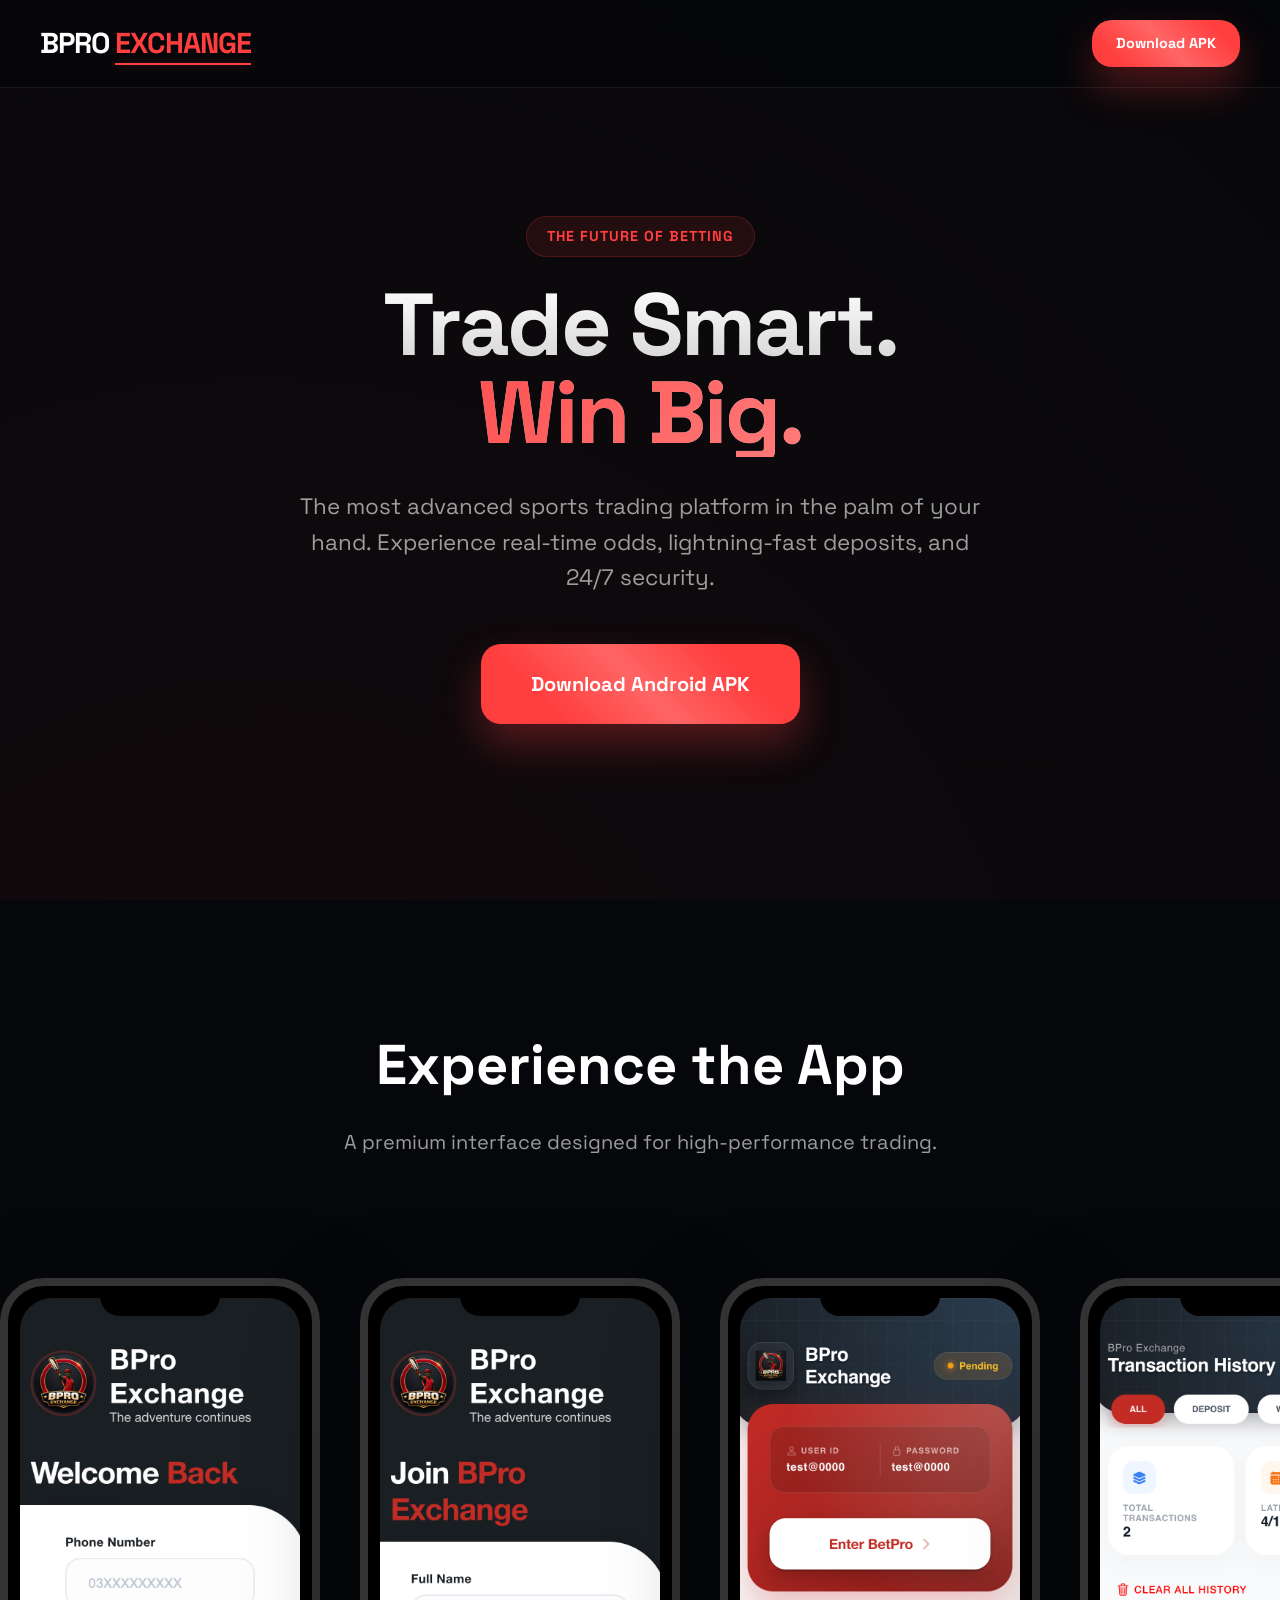
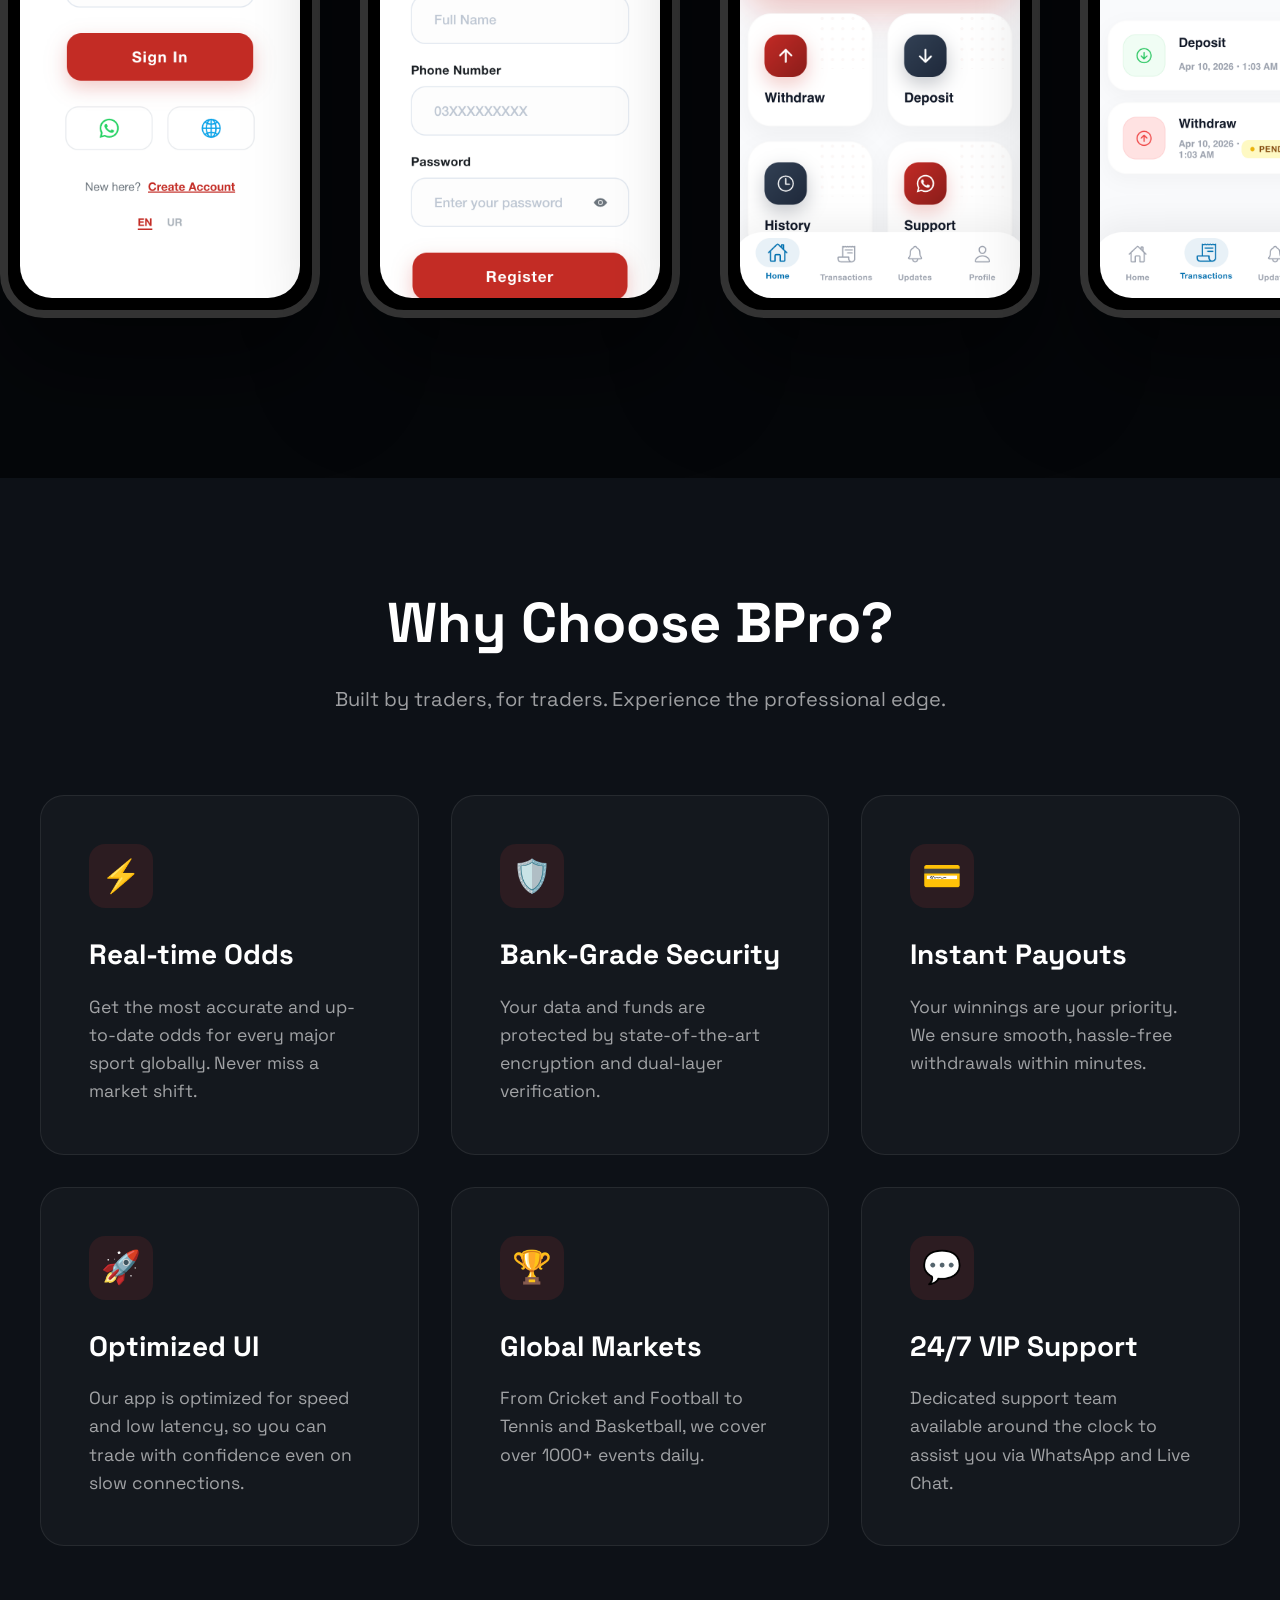
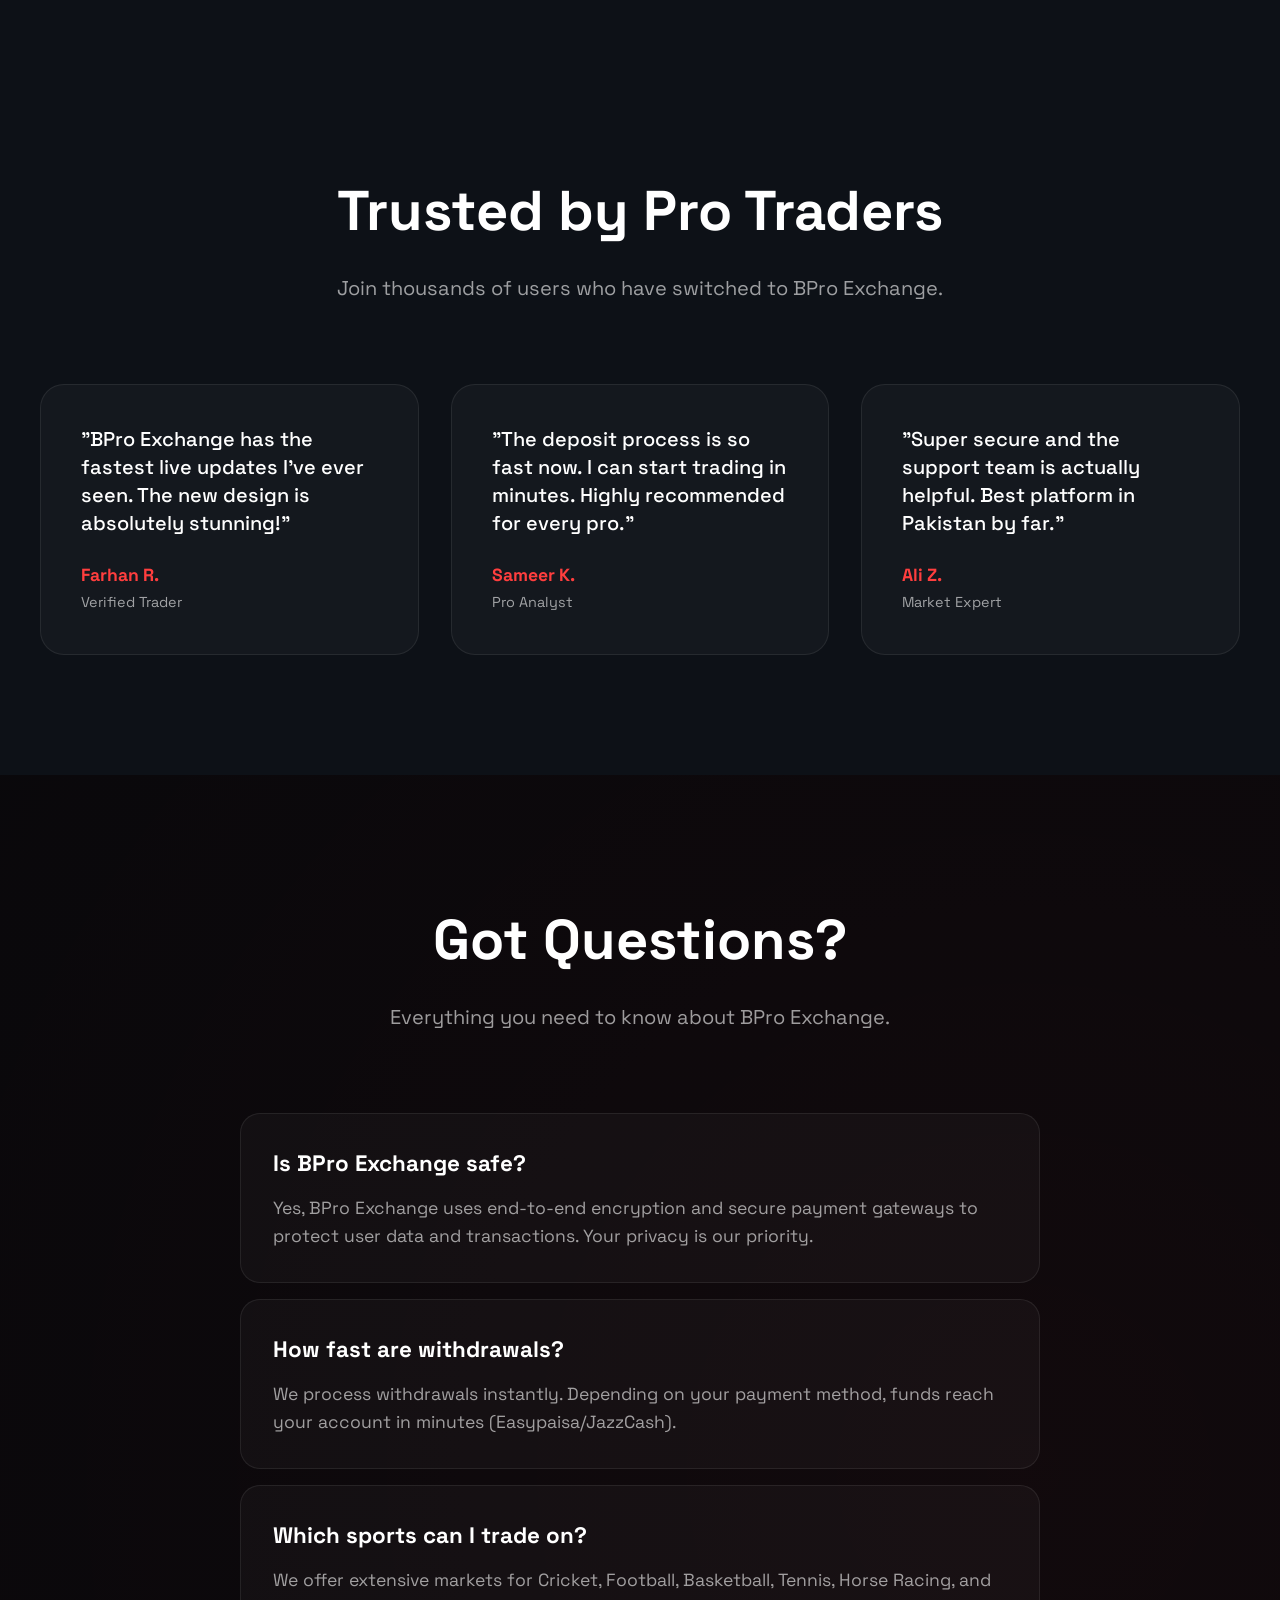
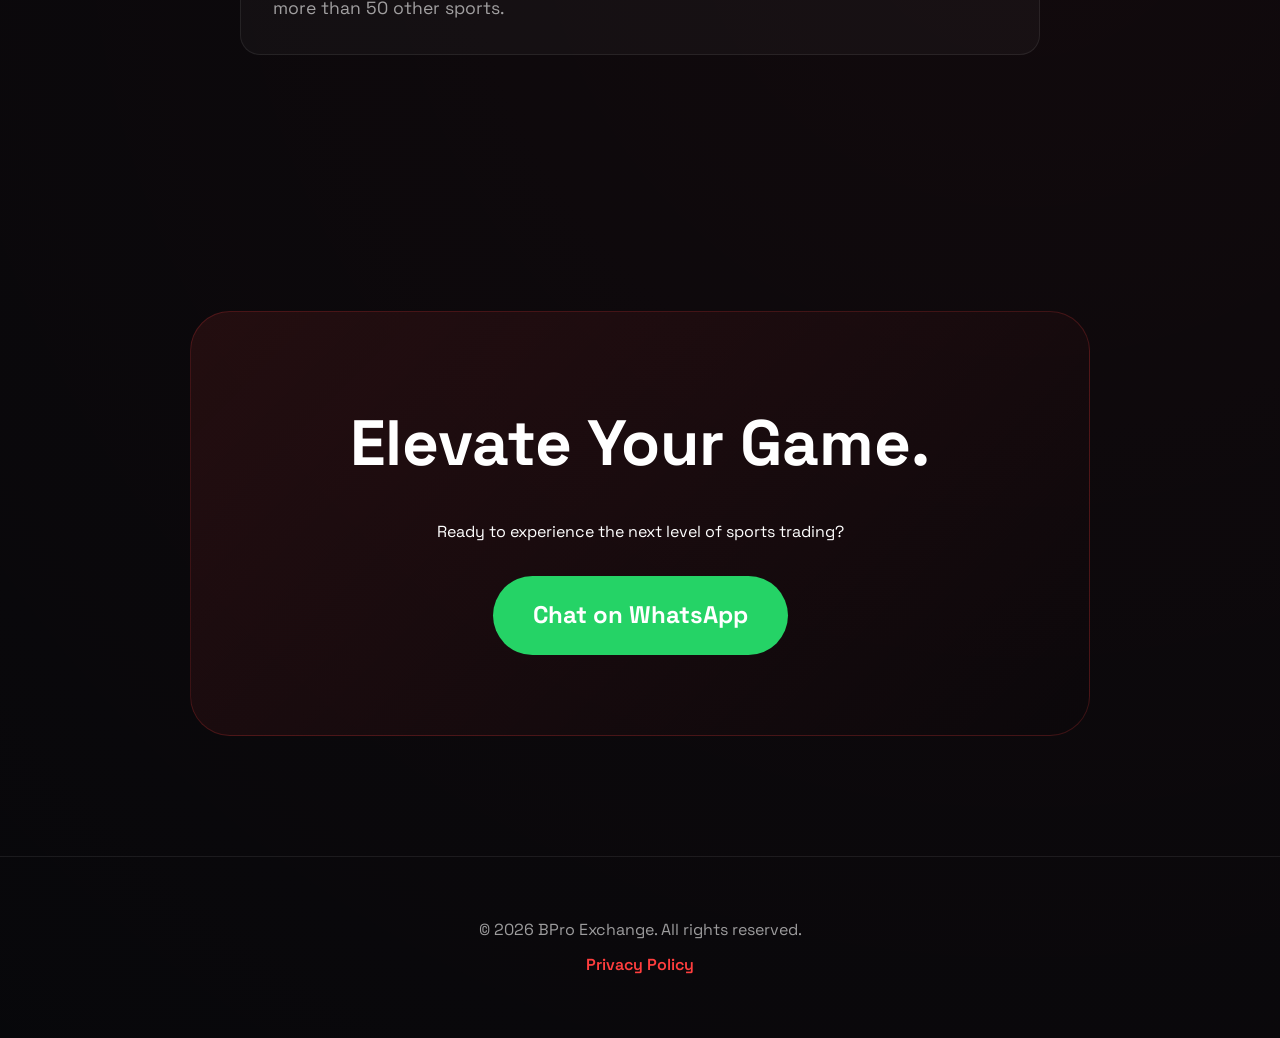
==== index.html @ a7a0695a "first commit" ====
<!DOCTYPE html>
<html lang="en">

<head>
  <meta charset="UTF-8">
  <meta name="viewport" content="width=device-width, initial-scale=1.0">
  <title>BPro Exchange - Premium Sports Trading & Betting</title>
  <meta name="description"
    content="Experience the ultimate sports trading platform with BPro Exchange. Real-time odds, instant deposits, and secure payouts.">
  <link rel="stylesheet" href="styles.css">
</head>

<body>
  <header class="header">
    <div class="app-title">BPro <span>Exchange</span></div>
    <a href="https://drive.usercontent.google.com/download?id=1nuFtWQPuXpx_3a3LtFLpEmAjXt63zqov&export=download&authuser=0"
      class="download-btn" style="padding: 12px 24px; font-size: 0.9rem;">
      Download APK
    </a>
  </header>

  <main>
    <!-- Hero Section -->
    <section class="hero-section">
      <div class="hero-content fade-in">
        <span class="hero-badge">The Future of Betting</span>
        <h1 class="hero-title">Trade Smart. <span>Win Big.</span></h1>
        <p class="hero-subtitle">The most advanced sports trading platform in the palm of your hand. Experience
          real-time odds, lightning-fast deposits, and 24/7 security.</p>

        <a href="https://drive.usercontent.google.com/download?id=1nuFtWQPuXpx_3a3LtFLpEmAjXt63zqov&export=download&authuser=0"
          class="download-btn">
          <span>Download Android APK</span>
        </a>
      </div>
    </section>

    <!-- Experience Section (Screenshots) -->
    <section class="screenshots-section">
      <div class="section-header fade-in">
        <h2>Experience the App</h2>
        <p>A premium interface designed for high-performance trading.</p>
      </div>
      <div class="mockup-container">
        <!-- Double the images for seamless loop -->
        <div class="phone-mockup"><img src="screen1.png" alt="BPro App"></div>
        <div class="phone-mockup"><img src="screen2.png" alt="BPro App"></div>
        <div class="phone-mockup"><img src="screen3.png" alt="BPro App"></div>
        <div class="phone-mockup"><img src="screen4.png" alt="BPro App"></div>
        <div class="phone-mockup"><img src="screen5.png" alt="BPro App"></div>
        <div class="phone-mockup"><img src="screen6.png" alt="BPro App"></div>
        <div class="phone-mockup"><img src="screen7.png" alt="BPro App"></div>
        <!-- Duplicate for loop -->
        <div class="phone-mockup"><img src="screen1.png" alt="BPro App"></div>
        <div class="phone-mockup"><img src="screen2.png" alt="BPro App"></div>
        <div class="phone-mockup"><img src="screen3.png" alt="BPro App"></div>
        <div class="phone-mockup"><img src="screen4.png" alt="BPro App"></div>
        <div class="phone-mockup"><img src="screen5.png" alt="BPro App"></div>
        <div class="phone-mockup"><img src="screen6.png" alt="BPro App"></div>
        <div class="phone-mockup"><img src="screen7.png" alt="BPro App"></div>
      </div>
    </section>

    <!-- Features Section -->
    <section class="features-section">
      <div class="section-header fade-in">
        <h2>Why Choose BPro?</h2>
        <p>Built by traders, for traders. Experience the professional edge.</p>
      </div>
      <div class="features-grid">
        <div class="feature-card fade-in">
          <div class="feature-icon-box">⚡</div>
          <h3>Real-time Odds</h3>
          <p>Get the most accurate and up-to-date odds for every major sport globally. Never miss a market shift.</p>
        </div>
        <div class="feature-card fade-in">
          <div class="feature-icon-box">🛡️</div>
          <h3>Bank-Grade Security</h3>
          <p>Your data and funds are protected by state-of-the-art encryption and dual-layer verification.</p>
        </div>
        <div class="feature-card fade-in">
          <div class="feature-icon-box">💳</div>
          <h3>Instant Payouts</h3>
          <p>Your winnings are your priority. We ensure smooth, hassle-free withdrawals within minutes.</p>
        </div>
        <div class="feature-card fade-in">
          <div class="feature-icon-box">🚀</div>
          <h3>Optimized UI</h3>
          <p>Our app is optimized for speed and low latency, so you can trade with confidence even on slow connections.
          </p>
        </div>
        <div class="feature-card fade-in">
          <div class="feature-icon-box">🏆</div>
          <h3>Global Markets</h3>
          <p>From Cricket and Football to Tennis and Basketball, we cover over 1000+ events daily.</p>
        </div>
        <div class="feature-card fade-in">
          <div class="feature-icon-box">💬</div>
          <h3>24/7 VIP Support</h3>
          <p>Dedicated support team available around the clock to assist you via WhatsApp and Live Chat.</p>
        </div>
      </div>
    </section>

    <!-- Testimonials Section -->
    <section class="testimonials-section">
      <div class="section-header fade-in">
        <h2>Trusted by Pro Traders</h2>
        <p>Join thousands of users who have switched to BPro Exchange.</p>
      </div>
      <div class="testimonial-list">
        <div class="testimonial-card fade-in">
          <p>"BPro Exchange has the fastest live updates I've ever seen. The new design is absolutely stunning!"</p>
          <div class="testimonial-author">
            <div class="author-info">
              <h4>Farhan R.</h4>
              <span>Verified Trader</span>
            </div>
          </div>
        </div>
        <div class="testimonial-card fade-in">
          <p>"The deposit process is so fast now. I can start trading in minutes. Highly recommended for every pro."</p>
          <div class="testimonial-author">
            <div class="author-info">
              <h4>Sameer K.</h4>
              <span>Pro Analyst</span>
            </div>
          </div>
        </div>
        <div class="testimonial-card fade-in">
          <p>"Super secure and the support team is actually helpful. Best platform in Pakistan by far."</p>
          <div class="testimonial-author">
            <div class="author-info">
              <h4>Ali Z.</h4>
              <span>Market Expert</span>
            </div>
          </div>
        </div>
      </div>
    </section>

    <!-- FAQ Section -->
    <section class="faq-section">
      <div class="section-header fade-in">
        <h2>Got Questions?</h2>
        <p>Everything you need to know about BPro Exchange.</p>
      </div>
      <div class="faq-container">
        <div class="faq-item fade-in">
          <strong>Is BPro Exchange safe?</strong>
          <p>Yes, BPro Exchange uses end-to-end encryption and secure payment gateways to protect user data and
            transactions. Your privacy is our priority.</p>
        </div>
        <div class="faq-item fade-in">
          <strong>How fast are withdrawals?</strong>
          <p>We process withdrawals instantly. Depending on your payment method, funds reach your account in minutes
            (Easypaisa/JazzCash).</p>
        </div>
        <div class="faq-item fade-in">
          <strong>Which sports can I trade on?</strong>
          <p>We offer extensive markets for Cricket, Football, Basketball, Tennis, Horse Racing, and more than 50 other
            sports.</p>
        </div>
      </div>
    </section>

    <!-- Contact Section -->
    <section class="contact-section">
      <div class="contact-card fade-in">
        <h2>Elevate Your <span>Game.</span></h2>
        <p>Ready to experience the next level of sports trading?</p>
        <a href="https://wa.me/923423760529" class="whatsapp-link" target="_blank">
          Chat on WhatsApp
        </a>
      </div>
    </section>
  </main>

  <footer>
    <p>&copy; 2026 BPro Exchange. All rights reserved.</p>
    <p style="margin-top: 10px;"><a href="privacypolicy.html">Privacy Policy</a></p>
  </footer>

  <script>
    const observerOptions = {
      threshold: 0.1
    };

    const observer = new IntersectionObserver((entries) => {
      entries.forEach(entry => {
        if (entry.isIntersecting) {
          entry.target.classList.add('visible');
        }
      });
    }, observerOptions);

    document.querySelectorAll('.fade-in').forEach(el => observer.observe(el));
  </script>
</body>

</html>
---- styles.css ----
@import url('https://fonts.googleapis.com/css2?family=Outfit:wght@300;400;500;700;900&family=Space+Grotesk:wght@300;400;500;600;700&display=swap');

:root {
  --primary: #ff3e3e;
  --primary-glow: rgba(255, 62, 62, 0.4);
  --accent: #ffd700;
  --bg-deep: #05070a;
  --bg-card: #0d1117;
  --text-main: #ffffff;
  --text-sub: rgba(255, 255, 255, 0.6);
  --glass: rgba(255, 255, 255, 0.03);
  --glass-border: rgba(255, 255, 255, 0.08);
  --card-radius: 24px;
}

* {
  margin: 0;
  padding: 0;
  box-sizing: border-box;
}

body {
  font-family: 'Space Grotesk', sans-serif;
  background-color: var(--bg-deep);
  color: var(--text-main);
  line-height: 1.6;
  overflow-x: hidden;
  background-image: 
    radial-gradient(circle at 20% 20%, rgba(255, 62, 62, 0.05) 0%, transparent 40%),
    radial-gradient(circle at 80% 80%, rgba(255, 62, 62, 0.05) 0%, transparent 40%);
}

/* Header */
.header {
  padding: 20px 40px;
  background: rgba(5, 7, 10, 0.8);
  backdrop-filter: blur(20px);
  position: fixed;
  top: 0;
  left: 0;
  right: 0;
  z-index: 1000;
  border-bottom: 1px solid var(--glass-border);
  display: flex;
  justify-content: space-between;
  align-items: center;
}

.app-title {
  font-size: 1.8rem;
  font-weight: 800;
  letter-spacing: -1px;
  text-transform: uppercase;
  color: white;
}

.app-title span {
  color: var(--primary);
  position: relative;
}

.app-title span::after {
  content: '';
  position: absolute;
  bottom: -4px;
  left: 0;
  width: 100%;
  height: 2px;
  background: var(--primary);
  box-shadow: 0 0 10px var(--primary-glow);
}

/* Hero Section */
.hero-section {
  min-height: 100vh;
  display: flex;
  align-items: center;
  justify-content: center;
  padding: 120px 24px 80px;
  position: relative;
  overflow: hidden;
}

.hero-content {
  max-width: 900px;
  text-align: center;
  z-index: 2;
}

.hero-badge {
  display: inline-block;
  padding: 8px 20px;
  background: rgba(255, 62, 62, 0.1);
  border: 1px solid rgba(255, 62, 62, 0.2);
  border-radius: 100px;
  color: var(--primary);
  font-weight: 700;
  font-size: 0.9rem;
  margin-bottom: 24px;
  text-transform: uppercase;
  letter-spacing: 1px;
}

.hero-title {
  font-size: clamp(3rem, 10vw, 5.5rem);
  font-weight: 900;
  line-height: 1;
  margin-bottom: 32px;
  letter-spacing: -2px;
  background: linear-gradient(to bottom, #fff 0%, #aaa 100%);
  -webkit-background-clip: text;
  background-clip: text;
  -webkit-text-fill-color: transparent;
}

.hero-title span {
  display: block;
  background: linear-gradient(135deg, var(--primary) 0%, #ff8e8e 100%);
  -webkit-background-clip: text;
  background-clip: text;
  -webkit-text-fill-color: transparent;
}

.hero-subtitle {
  font-size: 1.4rem;
  color: var(--text-sub);
  max-width: 700px;
  margin: 0 auto 48px;
  font-weight: 400;
}

.download-btn {
  display: inline-flex;
  align-items: center;
  gap: 16px;
  background: var(--primary);
  color: white;
  padding: 24px 50px;
  border-radius: 20px;
  font-size: 1.25rem;
  font-weight: 800;
  text-decoration: none;
  box-shadow: 0 20px 40px rgba(255, 62, 62, 0.3);
  transition: all 0.4s cubic-bezier(0.175, 0.885, 0.32, 1.275);
  position: relative;
  overflow: hidden;
}

.download-btn:hover {
  transform: translateY(-8px) scale(1.02);
  box-shadow: 0 30px 60px rgba(255, 62, 62, 0.4);
}

.download-btn::after {
  content: '';
  position: absolute;
  top: -50%;
  left: -50%;
  width: 200%;
  height: 200%;
  background: linear-gradient(transparent, rgba(255, 255, 255, 0.2), transparent);
  transform: rotate(45deg);
  transition: 0.5s;
  pointer-events: none;
}

.download-btn:hover::after {
  left: 100%;
}

/* Features Grid */
.features-section {
  padding: 100px 24px;
  background: var(--bg-card);
  position: relative;
}

.section-header {
  text-align: center;
  margin-bottom: 80px;
}

.section-header h2 {
  font-size: 3.5rem;
  font-weight: 900;
  margin-bottom: 16px;
}

.section-header p {
  color: var(--text-sub);
  font-size: 1.25rem;
}

.features-grid {
  display: grid;
  grid-template-columns: repeat(auto-fit, minmax(320px, 1fr));
  gap: 32px;
  max-width: 1200px;
  margin: 0 auto;
}

.feature-card {
  background: var(--glass);
  border: 1px solid var(--glass-border);
  padding: 48px;
  border-radius: var(--card-radius);
  transition: all 0.4s ease;
  position: relative;
  overflow: hidden;
}

.feature-card:hover {
  background: rgba(255, 255, 255, 0.05);
  transform: translateY(-10px);
  border-color: rgba(255, 62, 62, 0.3);
}

.feature-icon-box {
  width: 64px;
  height: 64px;
  background: rgba(255, 62, 62, 0.1);
  border-radius: 16px;
  display: flex;
  align-items: center;
  justify-content: center;
  font-size: 2rem;
  margin-bottom: 24px;
  color: var(--primary);
}

.feature-card h3 {
  font-size: 1.75rem;
  margin-bottom: 16px;
}

.feature-card p {
  color: var(--text-sub);
  font-size: 1.1rem;
}

/* Screenshots / App Experience */
.screenshots-section {
  padding: 120px 0;
  background: var(--bg-deep);
  overflow: hidden;
}

.mockup-container {
  display: flex;
  gap: 40px;
  padding: 40px 0;
  animation: scroll 40s linear infinite;
  width: max-content;
}

@keyframes scroll {
  0% { transform: translateX(0); }
  100% { transform: translateX(calc(-50% - 20px)); }
}

.phone-mockup {
  width: 320px;
  height: 640px;
  background: #000;
  border-radius: 44px;
  padding: 12px;
  border: 8px solid #333;
  box-shadow: 0 50px 100px rgba(0, 0, 0, 0.5);
  position: relative;
  flex-shrink: 0;
}

.phone-mockup img {
  width: 100%;
  height: 100%;
  object-fit: cover;
  border-radius: 32px;
}

.phone-mockup::before {
  content: '';
  position: absolute;
  top: 0;
  left: 50%;
  transform: translateX(-50%);
  width: 120px;
  height: 30px;
  background: #000;
  border-bottom-left-radius: 20px;
  border-bottom-right-radius: 20px;
  z-index: 2;
}

/* Testimonials */
.testimonials-section {
  padding: 120px 24px;
  background: var(--bg-card);
}

.testimonial-list {
  display: grid;
  grid-template-columns: repeat(auto-fit, minmax(350px, 1fr));
  gap: 32px;
  max-width: 1200px;
  margin: 0 auto;
}

.testimonial-card {
  background: var(--glass);
  padding: 40px;
  border-radius: var(--card-radius);
  border: 1px solid var(--glass-border);
}

.testimonial-card p {
  font-size: 1.25rem;
  font-weight: 500;
  line-height: 1.4;
  margin-bottom: 24px;
  color: var(--text-main);
}

.testimonial-author {
  display: flex;
  align-items: center;
  gap: 16px;
}

.author-info h4 {
  font-size: 1.1rem;
  color: var(--primary);
}

.author-info span {
  font-size: 0.9rem;
  color: var(--text-sub);
}

/* FAQ */
.faq-section {
  padding: 120px 24px;
}

.faq-container {
  max-width: 800px;
  margin: 0 auto;
}

.faq-item {
  background: var(--glass);
  border: 1px solid var(--glass-border);
  margin-bottom: 16px;
  border-radius: 20px;
  padding: 32px;
  transition: all 0.3s ease;
}

.faq-item:hover {
  border-color: var(--primary);
  background: rgba(255, 62, 62, 0.05);
}

.faq-item strong {
  display: block;
  font-size: 1.4rem;
  margin-bottom: 12px;
}

.faq-item p {
  color: var(--text-sub);
  font-size: 1.1rem;
}

/* Contact */
.contact-section {
  padding: 120px 24px;
  text-align: center;
}

.contact-card {
  max-width: 900px;
  margin: 0 auto;
  background: linear-gradient(135deg, rgba(255, 62, 62, 0.1) 0%, transparent 100%);
  border: 1px solid rgba(255, 62, 62, 0.2);
  padding: 80px 40px;
  border-radius: 40px;
}

.contact-card h2 {
  font-size: 4rem;
  margin-bottom: 24px;
}

.whatsapp-link {
  display: inline-flex;
  align-items: center;
  gap: 12px;
  background: #25d366;
  color: white;
  padding: 20px 40px;
  border-radius: 100px;
  font-size: 1.5rem;
  font-weight: 800;
  text-decoration: none;
  margin-top: 32px;
  transition: transform 0.3s ease;
}

.whatsapp-link:hover {
  transform: scale(1.05);
}

/* Footer */
footer {
  padding: 60px 24px;
  text-align: center;
  border-top: 1px solid var(--glass-border);
  color: var(--text-sub);
}

footer a {
  color: var(--primary);
  text-decoration: none;
  font-weight: 600;
}

/* Animations */
.fade-in {
  opacity: 0;
  transform: translateY(40px);
  transition: all 0.8s cubic-bezier(0.25, 0.46, 0.45, 0.94);
}

.fade-in.visible {
  opacity: 1;
  transform: translateY(0);
}

@media (max-width: 768px) {
  .hero-title { font-size: 4rem; }
  .section-header h2 { font-size: 2.5rem; }
  .header { padding: 15px 24px; }
  .contact-card h2 { font-size: 2.5rem; }
}
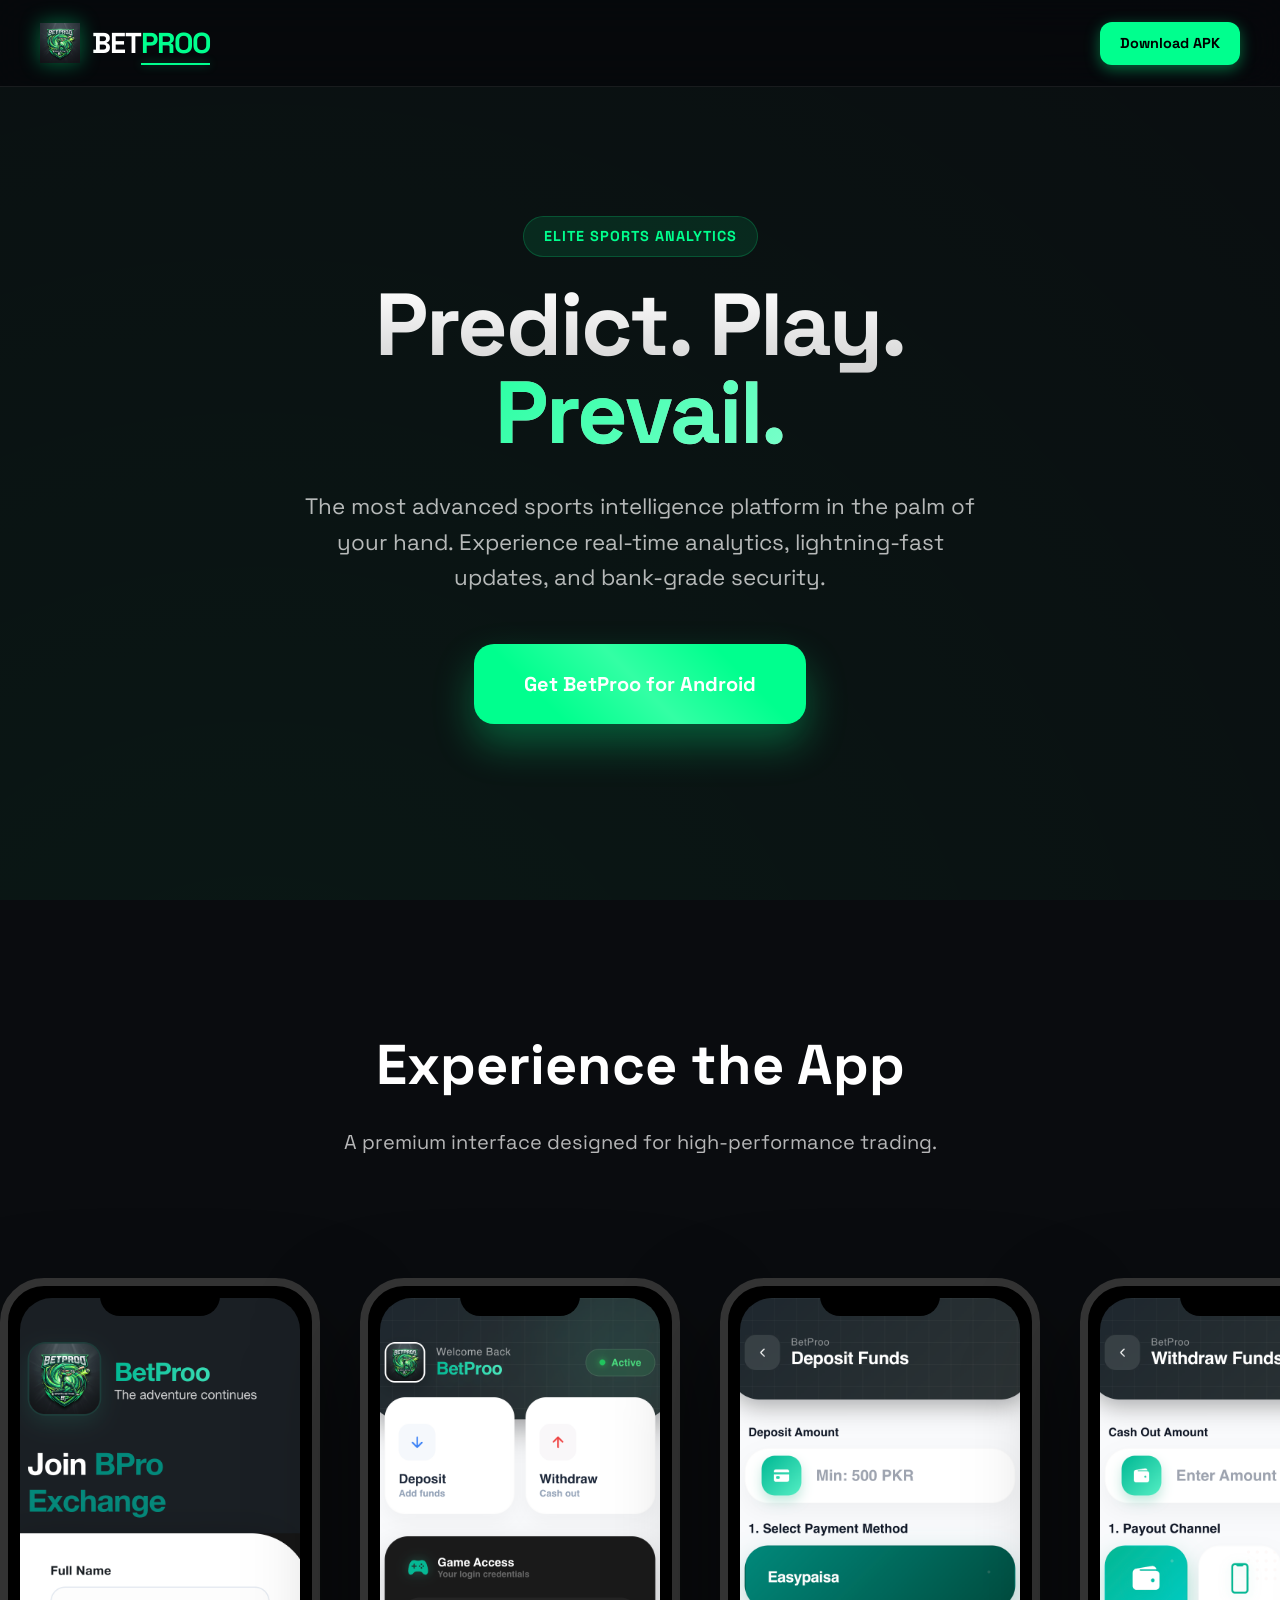
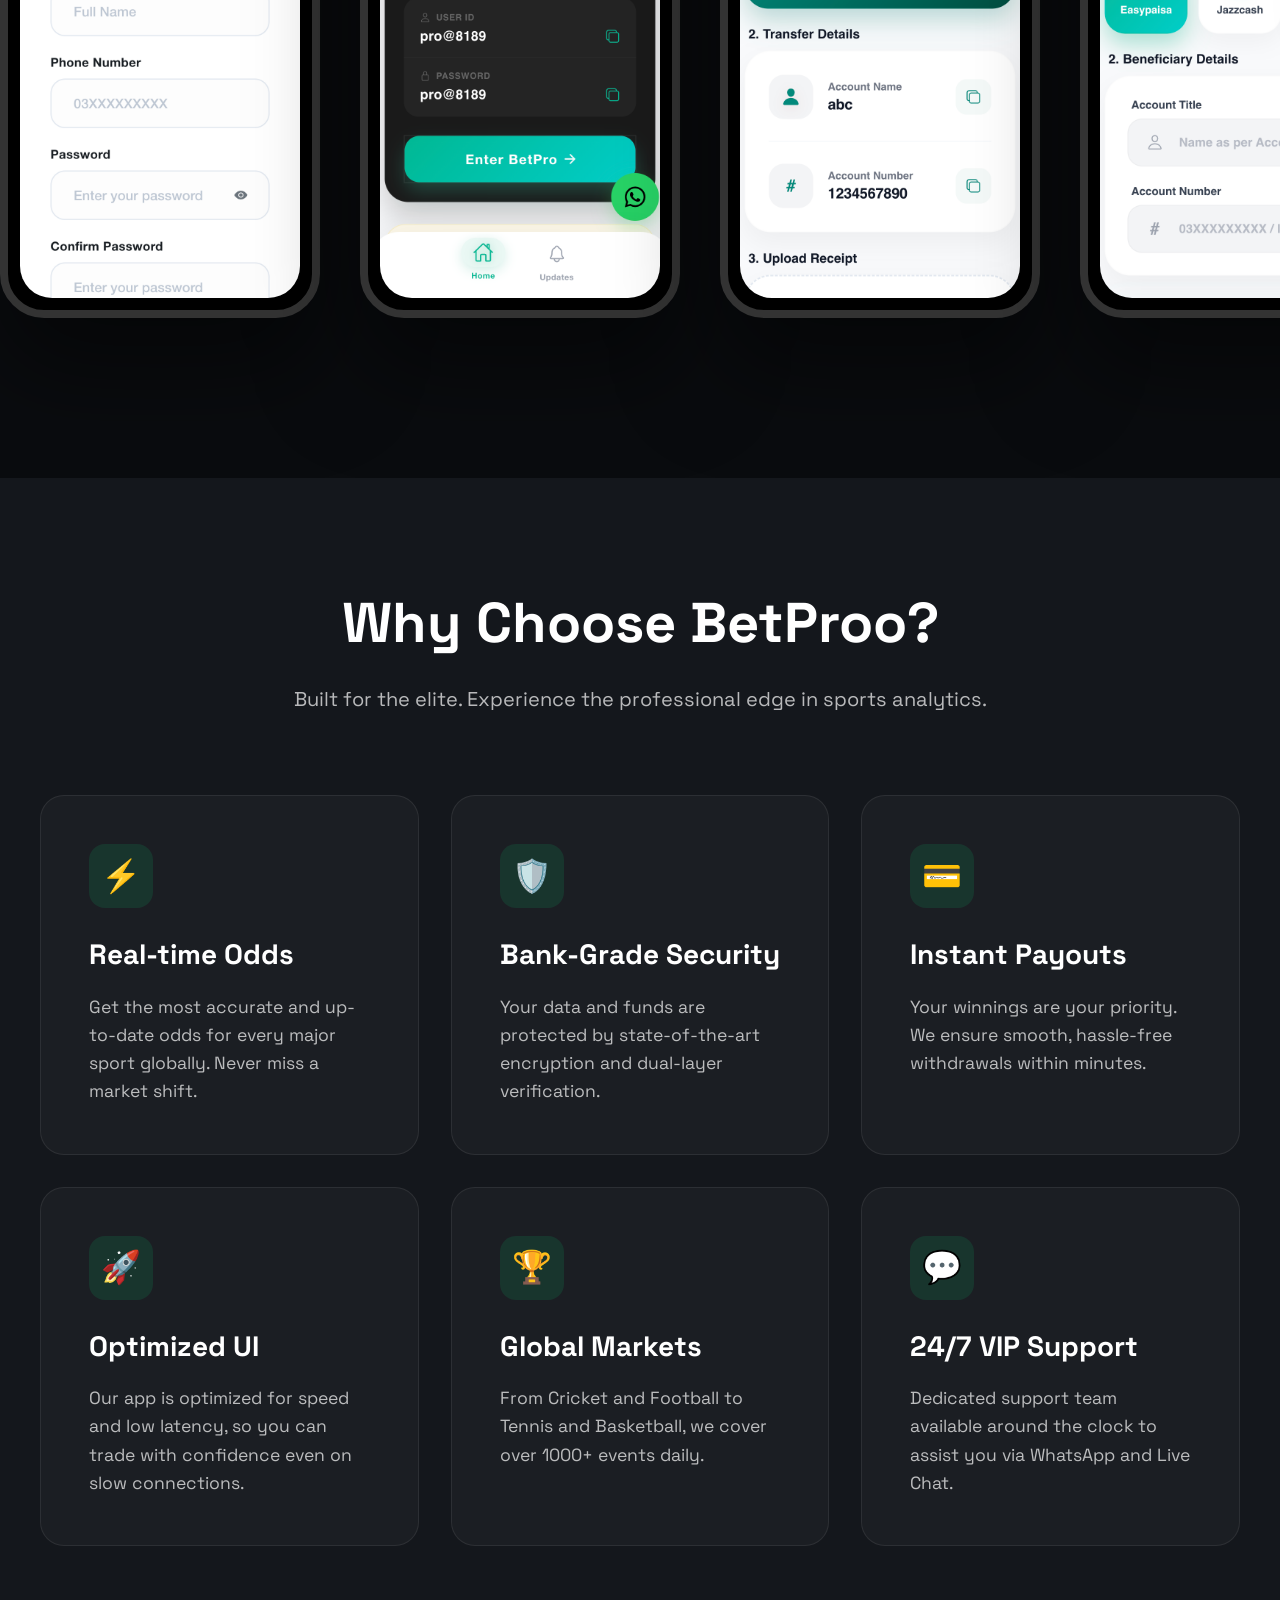
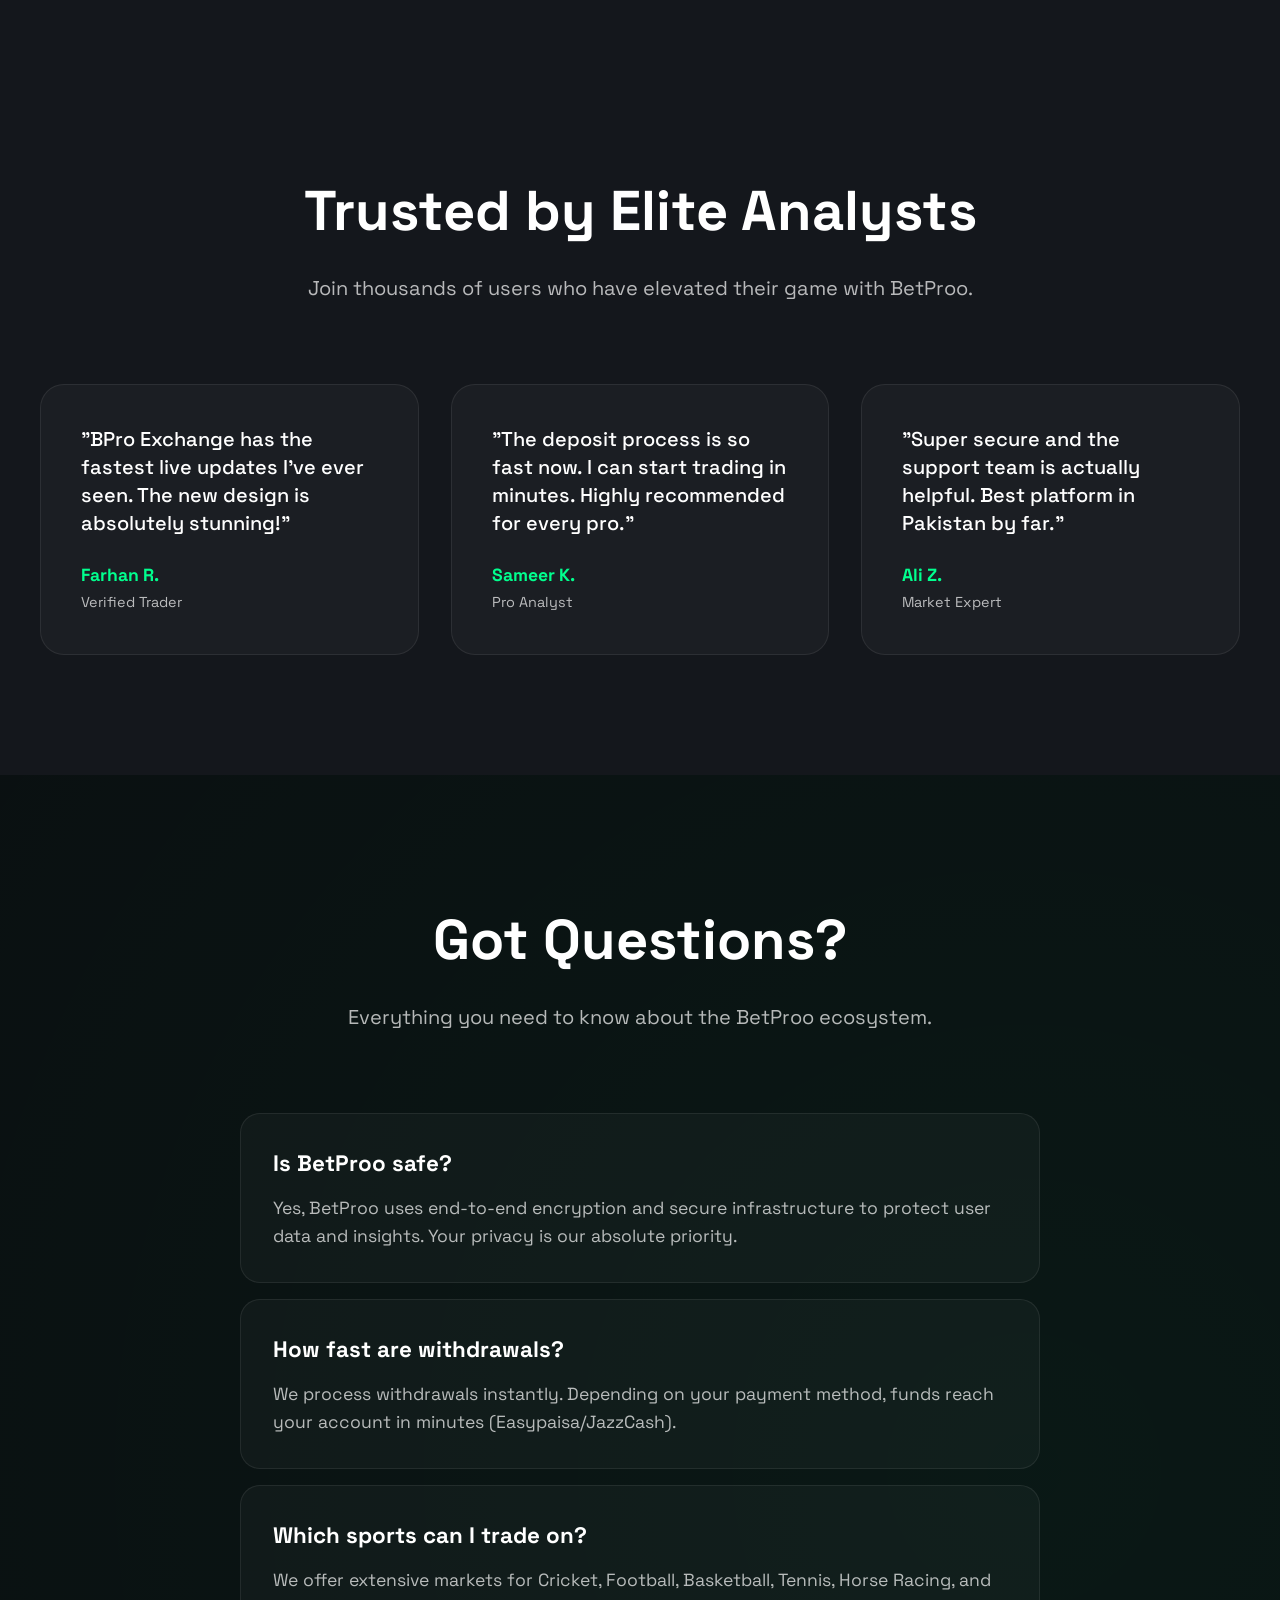
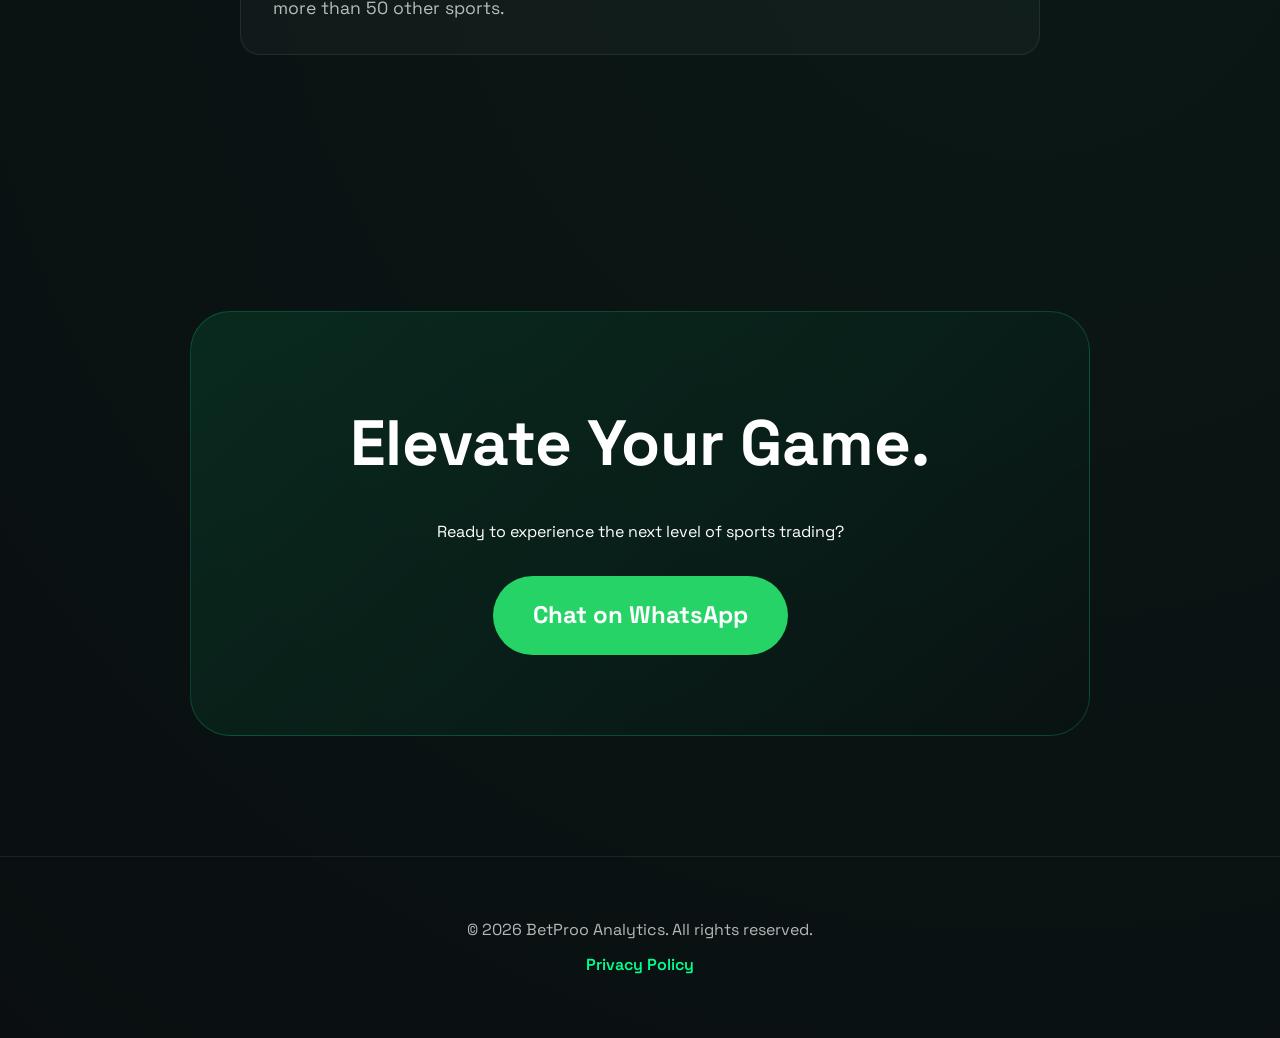
==== commit 25f5766e: "changes to other web" ====
--- a/index.html
+++ b/index.html
@@ -4,17 +4,19 @@
 <head>
   <meta charset="UTF-8">
   <meta name="viewport" content="width=device-width, initial-scale=1.0">
-  <title>BPro Exchange - Premium Sports Trading & Betting</title>
+  <title>BetProo - The Gold Standard in Sports Analytics & Trading</title>
   <meta name="description"
-    content="Experience the ultimate sports trading platform with BPro Exchange. Real-time odds, instant deposits, and secure payouts.">
+    content="Experience the next level of sports analytics with BetProo. Real-time insights, expert predictions, and secure data management.">
   <link rel="stylesheet" href="styles.css">
 </head>
 
 <body>
   <header class="header">
-    <div class="app-title">BPro <span>Exchange</span></div>
-    <a href="https://drive.usercontent.google.com/download?id=1nuFtWQPuXpx_3a3LtFLpEmAjXt63zqov&export=download&authuser=0"
-      class="download-btn" style="padding: 12px 24px; font-size: 0.9rem;">
+    <div class="logo-container">
+      <img src="logo.png" alt="BetProo Logo" class="header-logo">
+      <div class="app-title">Bet<span>Proo</span></div>
+    </div>
+    <a href="/app-debug.apk" class="download-btn-sm">
       Download APK
     </a>
   </header>
@@ -23,14 +25,13 @@
     <!-- Hero Section -->
     <section class="hero-section">
       <div class="hero-content fade-in">
-        <span class="hero-badge">The Future of Betting</span>
-        <h1 class="hero-title">Trade Smart. <span>Win Big.</span></h1>
-        <p class="hero-subtitle">The most advanced sports trading platform in the palm of your hand. Experience
-          real-time odds, lightning-fast deposits, and 24/7 security.</p>
-
-        <a href="https://drive.usercontent.google.com/download?id=1nuFtWQPuXpx_3a3LtFLpEmAjXt63zqov&export=download&authuser=0"
-          class="download-btn">
-          <span>Download Android APK</span>
+        <span class="hero-badge">Elite Sports Analytics</span>
+        <h1 class="hero-title">Predict. Play. <span>Prevail.</span></h1>
+        <p class="hero-subtitle">The most advanced sports intelligence platform in the palm of your hand. Experience
+          real-time analytics, lightning-fast updates, and bank-grade security.</p>
+
+        <a href="/app-debug.apk" class="download-btn">
+          <span>Get BetProo for Android</span>
         </a>
       </div>
     </section>
@@ -64,8 +65,8 @@
     <!-- Features Section -->
     <section class="features-section">
       <div class="section-header fade-in">
-        <h2>Why Choose BPro?</h2>
-        <p>Built by traders, for traders. Experience the professional edge.</p>
+        <h2>Why Choose BetProo?</h2>
+        <p>Built for the elite. Experience the professional edge in sports analytics.</p>
       </div>
       <div class="features-grid">
         <div class="feature-card fade-in">
@@ -105,8 +106,8 @@
     <!-- Testimonials Section -->
     <section class="testimonials-section">
       <div class="section-header fade-in">
-        <h2>Trusted by Pro Traders</h2>
-        <p>Join thousands of users who have switched to BPro Exchange.</p>
+        <h2>Trusted by Elite Analysts</h2>
+        <p>Join thousands of users who have elevated their game with BetProo.</p>
       </div>
       <div class="testimonial-list">
         <div class="testimonial-card fade-in">
@@ -143,13 +144,13 @@
     <section class="faq-section">
       <div class="section-header fade-in">
         <h2>Got Questions?</h2>
-        <p>Everything you need to know about BPro Exchange.</p>
+        <p>Everything you need to know about the BetProo ecosystem.</p>
       </div>
       <div class="faq-container">
         <div class="faq-item fade-in">
-          <strong>Is BPro Exchange safe?</strong>
-          <p>Yes, BPro Exchange uses end-to-end encryption and secure payment gateways to protect user data and
-            transactions. Your privacy is our priority.</p>
+          <strong>Is BetProo safe?</strong>
+          <p>Yes, BetProo uses end-to-end encryption and secure infrastructure to protect user data and
+            insights. Your privacy is our absolute priority.</p>
         </div>
         <div class="faq-item fade-in">
           <strong>How fast are withdrawals?</strong>
@@ -177,7 +178,7 @@
   </main>
 
   <footer>
-    <p>&copy; 2026 BPro Exchange. All rights reserved.</p>
+    <p>&copy; 2026 BetProo Analytics. All rights reserved.</p>
     <p style="margin-top: 10px;"><a href="privacypolicy.html">Privacy Policy</a></p>
   </footer>
 
--- a/styles.css
+++ b/styles.css
@@ -1,13 +1,13 @@
 @import url('https://fonts.googleapis.com/css2?family=Outfit:wght@300;400;500;700;900&family=Space+Grotesk:wght@300;400;500;600;700&display=swap');
 
 :root {
-  --primary: #ff3e3e;
-  --primary-glow: rgba(255, 62, 62, 0.4);
-  --accent: #ffd700;
-  --bg-deep: #05070a;
-  --bg-card: #0d1117;
+  --primary: #00ff8e;
+  --primary-glow: rgba(0, 255, 142, 0.4);
+  --accent: #2effc6;
+  --bg-deep: #0a0c0f;
+  --bg-card: #14171c;
   --text-main: #ffffff;
-  --text-sub: rgba(255, 255, 255, 0.6);
+  --text-sub: rgba(255, 255, 255, 0.7);
   --glass: rgba(255, 255, 255, 0.03);
   --glass-border: rgba(255, 255, 255, 0.08);
   --card-radius: 24px;
@@ -26,8 +26,8 @@
   line-height: 1.6;
   overflow-x: hidden;
   background-image: 
-    radial-gradient(circle at 20% 20%, rgba(255, 62, 62, 0.05) 0%, transparent 40%),
-    radial-gradient(circle at 80% 80%, rgba(255, 62, 62, 0.05) 0%, transparent 40%);
+    radial-gradient(circle at 20% 20%, rgba(0, 255, 142, 0.05) 0%, transparent 40%),
+    radial-gradient(circle at 80% 80%, rgba(0, 255, 142, 0.05) 0%, transparent 40%);
 }
 
 /* Header */
@@ -46,6 +46,18 @@
   align-items: center;
 }
 
+.logo-container {
+  display: flex;
+  align-items: center;
+  gap: 12px;
+}
+
+.header-logo {
+  height: 40px;
+  width: auto;
+  filter: drop-shadow(0 0 10px var(--primary-glow));
+}
+
 .app-title {
   font-size: 1.8rem;
   font-weight: 800;
@@ -57,6 +69,23 @@
 .app-title span {
   color: var(--primary);
   position: relative;
+}
+
+.download-btn-sm {
+  background: var(--primary);
+  color: #000;
+  padding: 10px 20px;
+  border-radius: 12px;
+  font-size: 0.9rem;
+  font-weight: 700;
+  text-decoration: none;
+  box-shadow: 0 4px 15px var(--primary-glow);
+  transition: all 0.3s ease;
+}
+
+.download-btn-sm:hover {
+  transform: translateY(-2px);
+  box-shadow: 0 8px 25px var(--primary-glow);
 }
 
 .app-title span::after {
@@ -90,8 +119,8 @@
 .hero-badge {
   display: inline-block;
   padding: 8px 20px;
-  background: rgba(255, 62, 62, 0.1);
-  border: 1px solid rgba(255, 62, 62, 0.2);
+  background: rgba(0, 255, 142, 0.1);
+  border: 1px solid rgba(0, 255, 142, 0.2);
   border-radius: 100px;
   color: var(--primary);
   font-weight: 700;
@@ -115,7 +144,7 @@
 
 .hero-title span {
   display: block;
-  background: linear-gradient(135deg, var(--primary) 0%, #ff8e8e 100%);
+  background: linear-gradient(135deg, var(--primary) 0%, #a4ffdf 100%);
   -webkit-background-clip: text;
   background-clip: text;
   -webkit-text-fill-color: transparent;
@@ -140,7 +169,7 @@
   font-size: 1.25rem;
   font-weight: 800;
   text-decoration: none;
-  box-shadow: 0 20px 40px rgba(255, 62, 62, 0.3);
+  box-shadow: 0 20px 40px rgba(0, 255, 142, 0.3);
   transition: all 0.4s cubic-bezier(0.175, 0.885, 0.32, 1.275);
   position: relative;
   overflow: hidden;
@@ -148,7 +177,7 @@
 
 .download-btn:hover {
   transform: translateY(-8px) scale(1.02);
-  box-shadow: 0 30px 60px rgba(255, 62, 62, 0.4);
+  box-shadow: 0 30px 60px rgba(0, 255, 142, 0.4);
 }
 
 .download-btn::after {
@@ -212,13 +241,13 @@
 .feature-card:hover {
   background: rgba(255, 255, 255, 0.05);
   transform: translateY(-10px);
-  border-color: rgba(255, 62, 62, 0.3);
+  border-color: rgba(0, 255, 142, 0.3);
 }
 
 .feature-icon-box {
   width: 64px;
   height: 64px;
-  background: rgba(255, 62, 62, 0.1);
+  background: rgba(0, 255, 142, 0.1);
   border-radius: 16px;
   display: flex;
   align-items: center;
@@ -357,7 +386,7 @@
 
 .faq-item:hover {
   border-color: var(--primary);
-  background: rgba(255, 62, 62, 0.05);
+  background: rgba(0, 255, 142, 0.05);
 }
 
 .faq-item strong {
@@ -380,8 +409,8 @@
 .contact-card {
   max-width: 900px;
   margin: 0 auto;
-  background: linear-gradient(135deg, rgba(255, 62, 62, 0.1) 0%, transparent 100%);
-  border: 1px solid rgba(255, 62, 62, 0.2);
+  background: linear-gradient(135deg, rgba(0, 255, 142, 0.1) 0%, transparent 100%);
+  border: 1px solid rgba(0, 255, 142, 0.2);
   padding: 80px 40px;
   border-radius: 40px;
 }
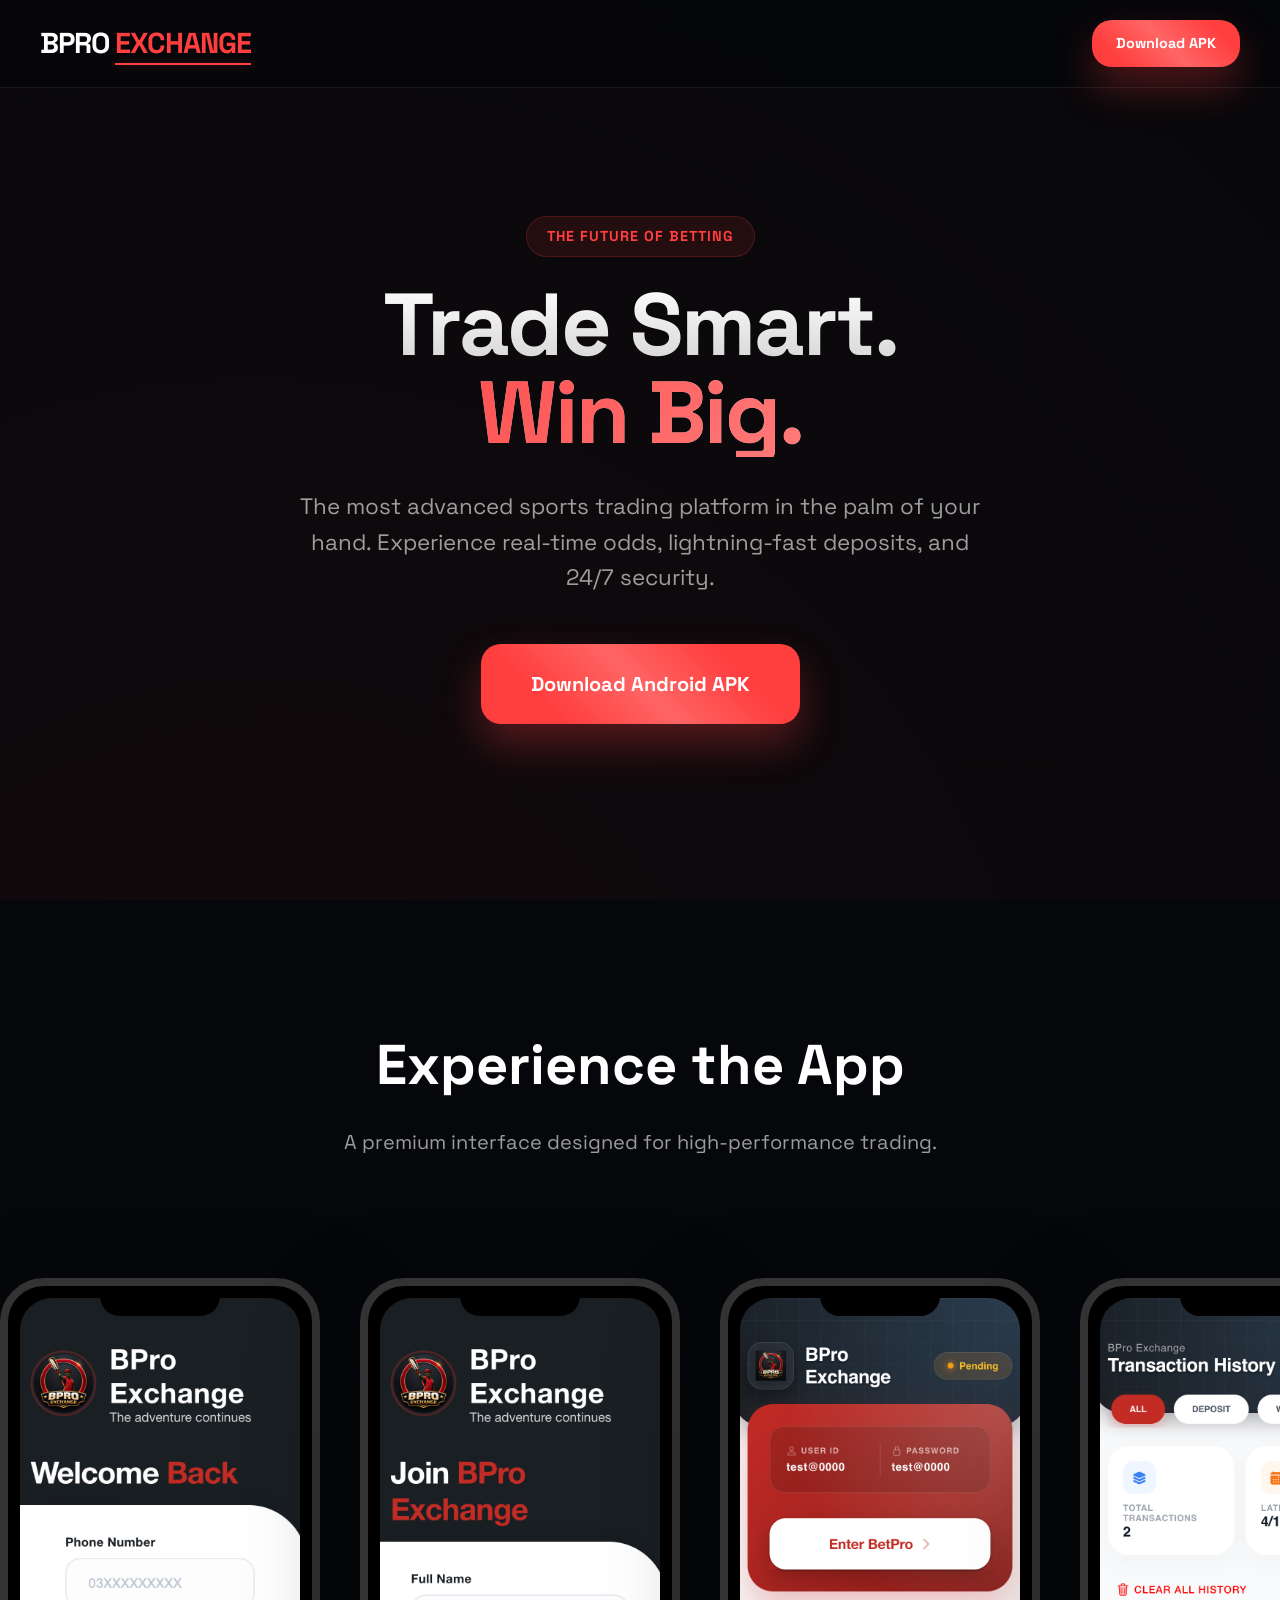
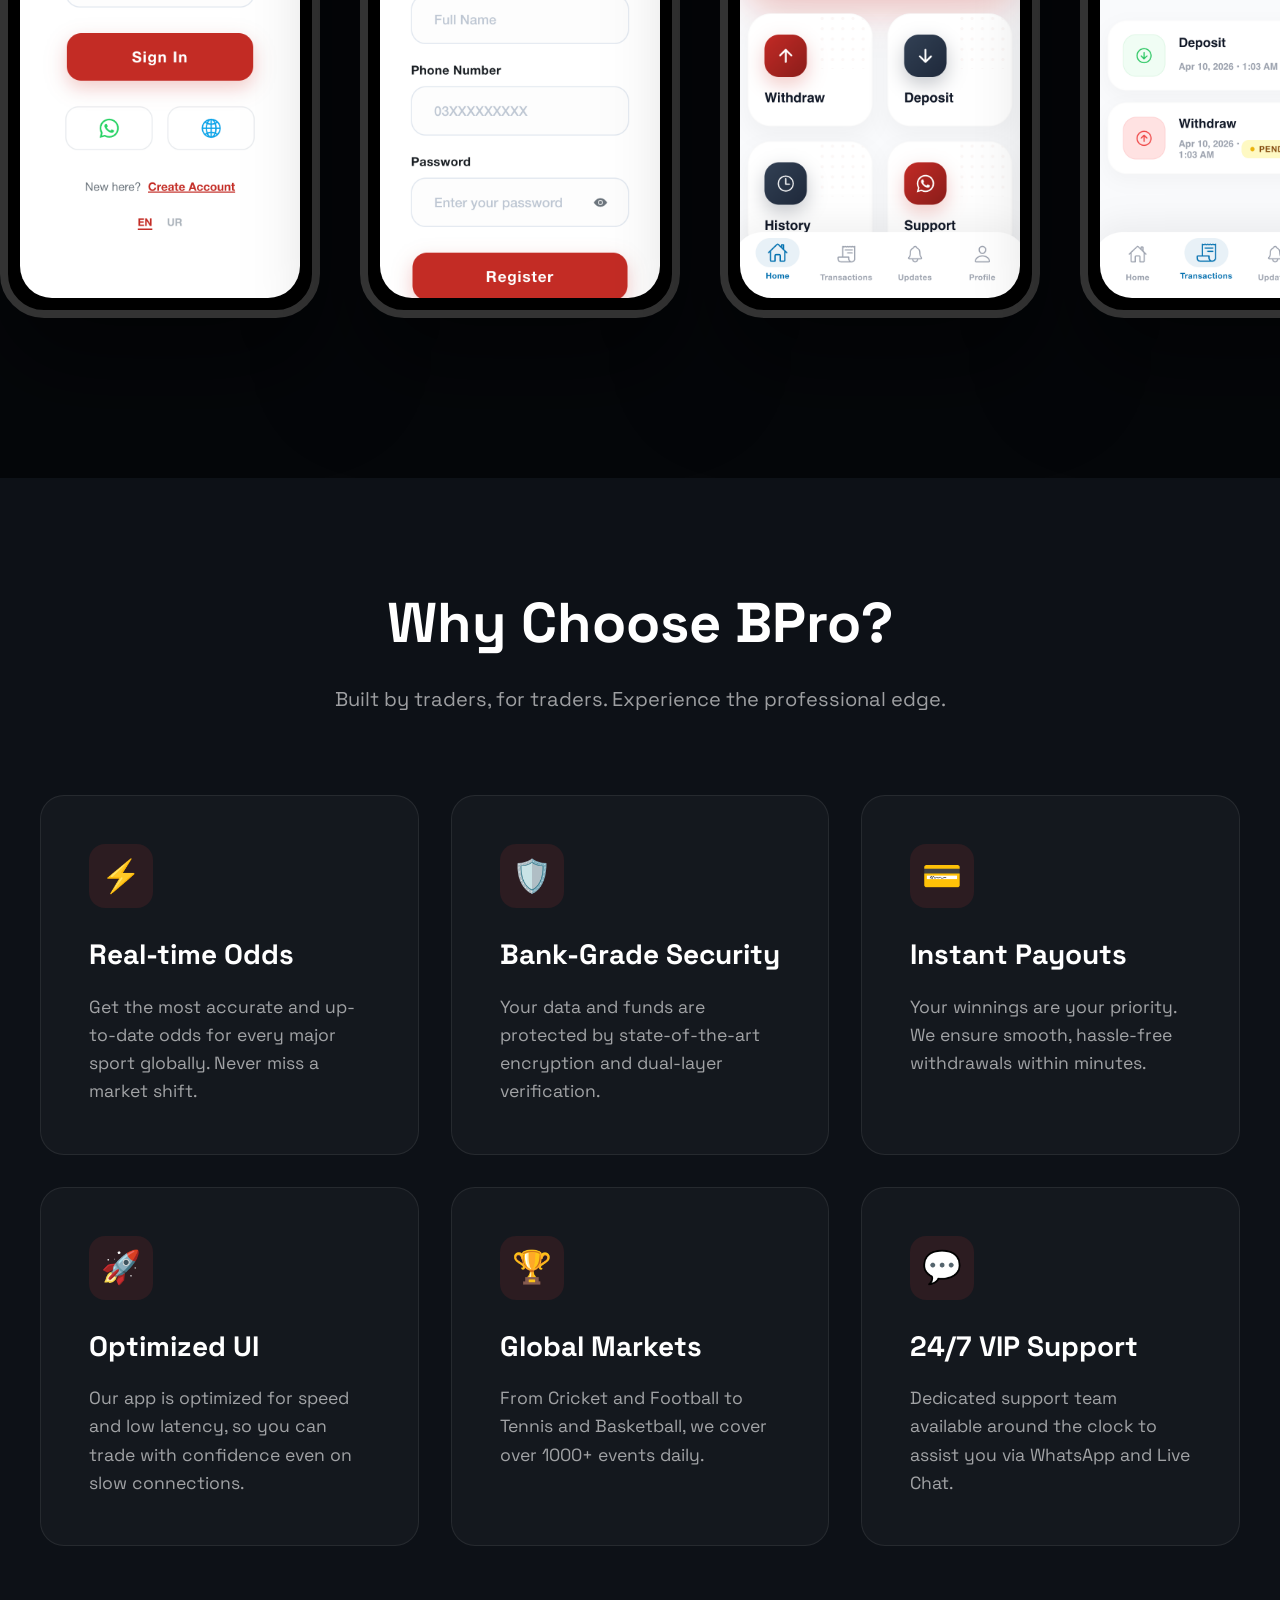
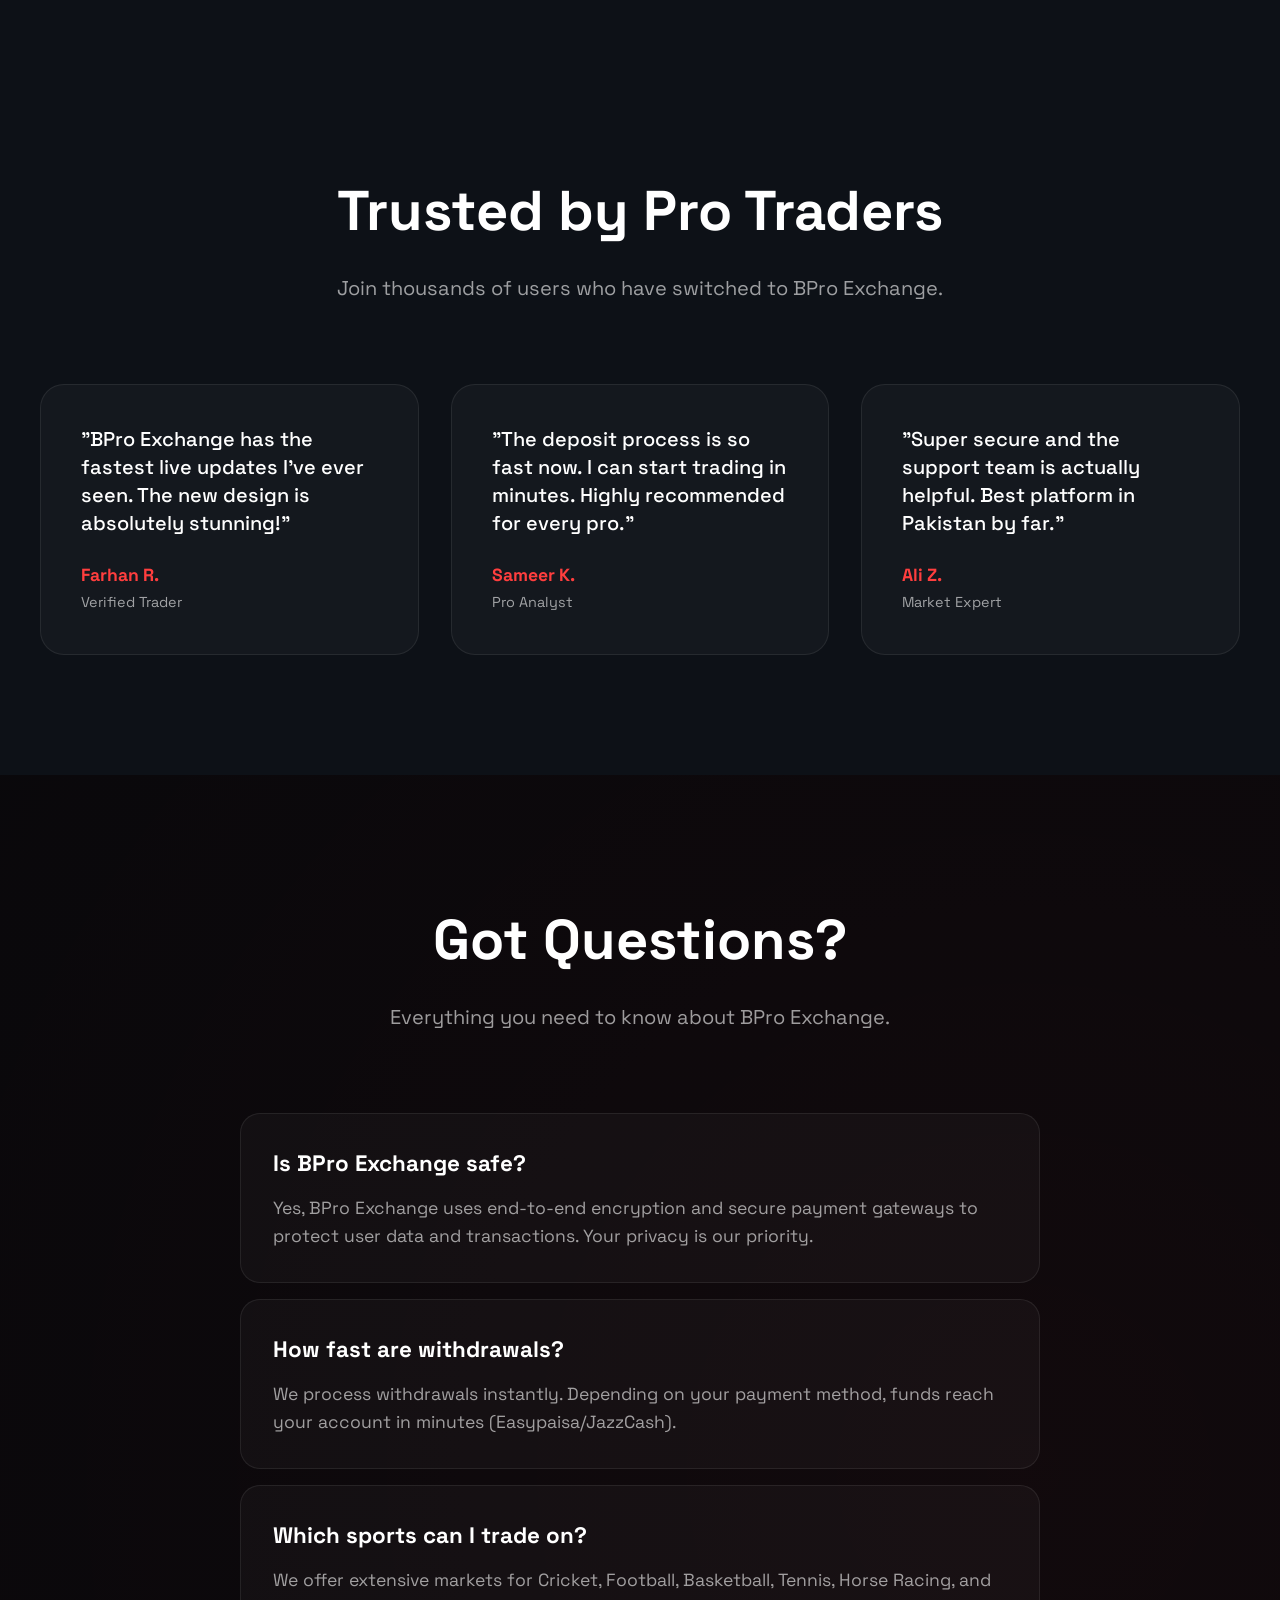
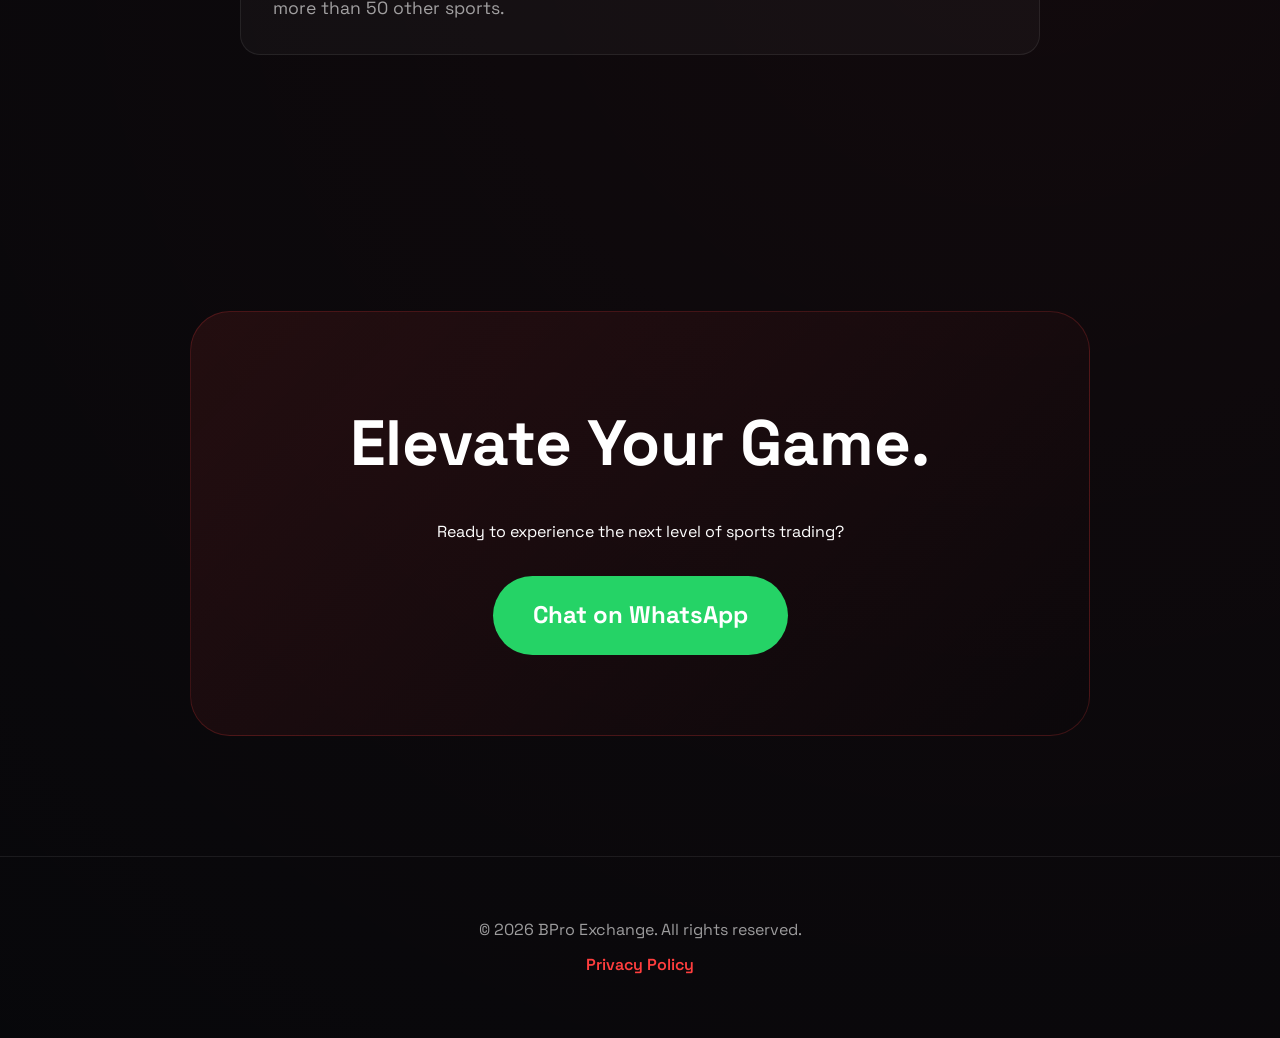
==== commit 5571774c: "changes done on new" ====
--- a/index.html
+++ b/index.html
@@ -4,19 +4,17 @@
 <head>
   <meta charset="UTF-8">
   <meta name="viewport" content="width=device-width, initial-scale=1.0">
-  <title>BetProo - The Gold Standard in Sports Analytics & Trading</title>
+  <title>BPro Exchange - Premium Sports Trading & Betting</title>
   <meta name="description"
-    content="Experience the next level of sports analytics with BetProo. Real-time insights, expert predictions, and secure data management.">
+    content="Experience the ultimate sports trading platform with BPro Exchange. Real-time odds, instant deposits, and secure payouts.">
   <link rel="stylesheet" href="styles.css">
 </head>
 
 <body>
   <header class="header">
-    <div class="logo-container">
-      <img src="logo.png" alt="BetProo Logo" class="header-logo">
-      <div class="app-title">Bet<span>Proo</span></div>
-    </div>
-    <a href="/app-debug.apk" class="download-btn-sm">
+    <div class="app-title">BPro <span>Exchange</span></div>
+    <a href="/app-debug.apk"
+      class="download-btn" style="padding: 12px 24px; font-size: 0.9rem;">
       Download APK
     </a>
   </header>
@@ -25,13 +23,14 @@
     <!-- Hero Section -->
     <section class="hero-section">
       <div class="hero-content fade-in">
-        <span class="hero-badge">Elite Sports Analytics</span>
-        <h1 class="hero-title">Predict. Play. <span>Prevail.</span></h1>
-        <p class="hero-subtitle">The most advanced sports intelligence platform in the palm of your hand. Experience
-          real-time analytics, lightning-fast updates, and bank-grade security.</p>
-
-        <a href="/app-debug.apk" class="download-btn">
-          <span>Get BetProo for Android</span>
+        <span class="hero-badge">The Future of Betting</span>
+        <h1 class="hero-title">Trade Smart. <span>Win Big.</span></h1>
+        <p class="hero-subtitle">The most advanced sports trading platform in the palm of your hand. Experience
+          real-time odds, lightning-fast deposits, and 24/7 security.</p>
+
+        <a href="/app-debug.apk"
+          class="download-btn">
+          <span>Download Android APK</span>
         </a>
       </div>
     </section>
@@ -65,8 +64,8 @@
     <!-- Features Section -->
     <section class="features-section">
       <div class="section-header fade-in">
-        <h2>Why Choose BetProo?</h2>
-        <p>Built for the elite. Experience the professional edge in sports analytics.</p>
+        <h2>Why Choose BPro?</h2>
+        <p>Built by traders, for traders. Experience the professional edge.</p>
       </div>
       <div class="features-grid">
         <div class="feature-card fade-in">
@@ -106,8 +105,8 @@
     <!-- Testimonials Section -->
     <section class="testimonials-section">
       <div class="section-header fade-in">
-        <h2>Trusted by Elite Analysts</h2>
-        <p>Join thousands of users who have elevated their game with BetProo.</p>
+        <h2>Trusted by Pro Traders</h2>
+        <p>Join thousands of users who have switched to BPro Exchange.</p>
       </div>
       <div class="testimonial-list">
         <div class="testimonial-card fade-in">
@@ -144,13 +143,13 @@
     <section class="faq-section">
       <div class="section-header fade-in">
         <h2>Got Questions?</h2>
-        <p>Everything you need to know about the BetProo ecosystem.</p>
+        <p>Everything you need to know about BPro Exchange.</p>
       </div>
       <div class="faq-container">
         <div class="faq-item fade-in">
-          <strong>Is BetProo safe?</strong>
-          <p>Yes, BetProo uses end-to-end encryption and secure infrastructure to protect user data and
-            insights. Your privacy is our absolute priority.</p>
+          <strong>Is BPro Exchange safe?</strong>
+          <p>Yes, BPro Exchange uses end-to-end encryption and secure payment gateways to protect user data and
+            transactions. Your privacy is our priority.</p>
         </div>
         <div class="faq-item fade-in">
           <strong>How fast are withdrawals?</strong>
@@ -178,7 +177,7 @@
   </main>
 
   <footer>
-    <p>&copy; 2026 BetProo Analytics. All rights reserved.</p>
+    <p>&copy; 2026 BPro Exchange. All rights reserved.</p>
     <p style="margin-top: 10px;"><a href="privacypolicy.html">Privacy Policy</a></p>
   </footer>
 
--- a/styles.css
+++ b/styles.css
@@ -1,13 +1,13 @@
 @import url('https://fonts.googleapis.com/css2?family=Outfit:wght@300;400;500;700;900&family=Space+Grotesk:wght@300;400;500;600;700&display=swap');
 
 :root {
-  --primary: #00ff8e;
-  --primary-glow: rgba(0, 255, 142, 0.4);
-  --accent: #2effc6;
-  --bg-deep: #0a0c0f;
-  --bg-card: #14171c;
+  --primary: #ff3e3e;
+  --primary-glow: rgba(255, 62, 62, 0.4);
+  --accent: #ffd700;
+  --bg-deep: #05070a;
+  --bg-card: #0d1117;
   --text-main: #ffffff;
-  --text-sub: rgba(255, 255, 255, 0.7);
+  --text-sub: rgba(255, 255, 255, 0.6);
   --glass: rgba(255, 255, 255, 0.03);
   --glass-border: rgba(255, 255, 255, 0.08);
   --card-radius: 24px;
@@ -26,8 +26,8 @@
   line-height: 1.6;
   overflow-x: hidden;
   background-image: 
-    radial-gradient(circle at 20% 20%, rgba(0, 255, 142, 0.05) 0%, transparent 40%),
-    radial-gradient(circle at 80% 80%, rgba(0, 255, 142, 0.05) 0%, transparent 40%);
+    radial-gradient(circle at 20% 20%, rgba(255, 62, 62, 0.05) 0%, transparent 40%),
+    radial-gradient(circle at 80% 80%, rgba(255, 62, 62, 0.05) 0%, transparent 40%);
 }
 
 /* Header */
@@ -46,18 +46,6 @@
   align-items: center;
 }
 
-.logo-container {
-  display: flex;
-  align-items: center;
-  gap: 12px;
-}
-
-.header-logo {
-  height: 40px;
-  width: auto;
-  filter: drop-shadow(0 0 10px var(--primary-glow));
-}
-
 .app-title {
   font-size: 1.8rem;
   font-weight: 800;
@@ -69,23 +57,6 @@
 .app-title span {
   color: var(--primary);
   position: relative;
-}
-
-.download-btn-sm {
-  background: var(--primary);
-  color: #000;
-  padding: 10px 20px;
-  border-radius: 12px;
-  font-size: 0.9rem;
-  font-weight: 700;
-  text-decoration: none;
-  box-shadow: 0 4px 15px var(--primary-glow);
-  transition: all 0.3s ease;
-}
-
-.download-btn-sm:hover {
-  transform: translateY(-2px);
-  box-shadow: 0 8px 25px var(--primary-glow);
 }
 
 .app-title span::after {
@@ -119,8 +90,8 @@
 .hero-badge {
   display: inline-block;
   padding: 8px 20px;
-  background: rgba(0, 255, 142, 0.1);
-  border: 1px solid rgba(0, 255, 142, 0.2);
+  background: rgba(255, 62, 62, 0.1);
+  border: 1px solid rgba(255, 62, 62, 0.2);
   border-radius: 100px;
   color: var(--primary);
   font-weight: 700;
@@ -144,7 +115,7 @@
 
 .hero-title span {
   display: block;
-  background: linear-gradient(135deg, var(--primary) 0%, #a4ffdf 100%);
+  background: linear-gradient(135deg, var(--primary) 0%, #ff8e8e 100%);
   -webkit-background-clip: text;
   background-clip: text;
   -webkit-text-fill-color: transparent;
@@ -169,7 +140,7 @@
   font-size: 1.25rem;
   font-weight: 800;
   text-decoration: none;
-  box-shadow: 0 20px 40px rgba(0, 255, 142, 0.3);
+  box-shadow: 0 20px 40px rgba(255, 62, 62, 0.3);
   transition: all 0.4s cubic-bezier(0.175, 0.885, 0.32, 1.275);
   position: relative;
   overflow: hidden;
@@ -177,7 +148,7 @@
 
 .download-btn:hover {
   transform: translateY(-8px) scale(1.02);
-  box-shadow: 0 30px 60px rgba(0, 255, 142, 0.4);
+  box-shadow: 0 30px 60px rgba(255, 62, 62, 0.4);
 }
 
 .download-btn::after {
@@ -241,13 +212,13 @@
 .feature-card:hover {
   background: rgba(255, 255, 255, 0.05);
   transform: translateY(-10px);
-  border-color: rgba(0, 255, 142, 0.3);
+  border-color: rgba(255, 62, 62, 0.3);
 }
 
 .feature-icon-box {
   width: 64px;
   height: 64px;
-  background: rgba(0, 255, 142, 0.1);
+  background: rgba(255, 62, 62, 0.1);
   border-radius: 16px;
   display: flex;
   align-items: center;
@@ -386,7 +357,7 @@
 
 .faq-item:hover {
   border-color: var(--primary);
-  background: rgba(0, 255, 142, 0.05);
+  background: rgba(255, 62, 62, 0.05);
 }
 
 .faq-item strong {
@@ -409,8 +380,8 @@
 .contact-card {
   max-width: 900px;
   margin: 0 auto;
-  background: linear-gradient(135deg, rgba(0, 255, 142, 0.1) 0%, transparent 100%);
-  border: 1px solid rgba(0, 255, 142, 0.2);
+  background: linear-gradient(135deg, rgba(255, 62, 62, 0.1) 0%, transparent 100%);
+  border: 1px solid rgba(255, 62, 62, 0.2);
   padding: 80px 40px;
   border-radius: 40px;
 }
